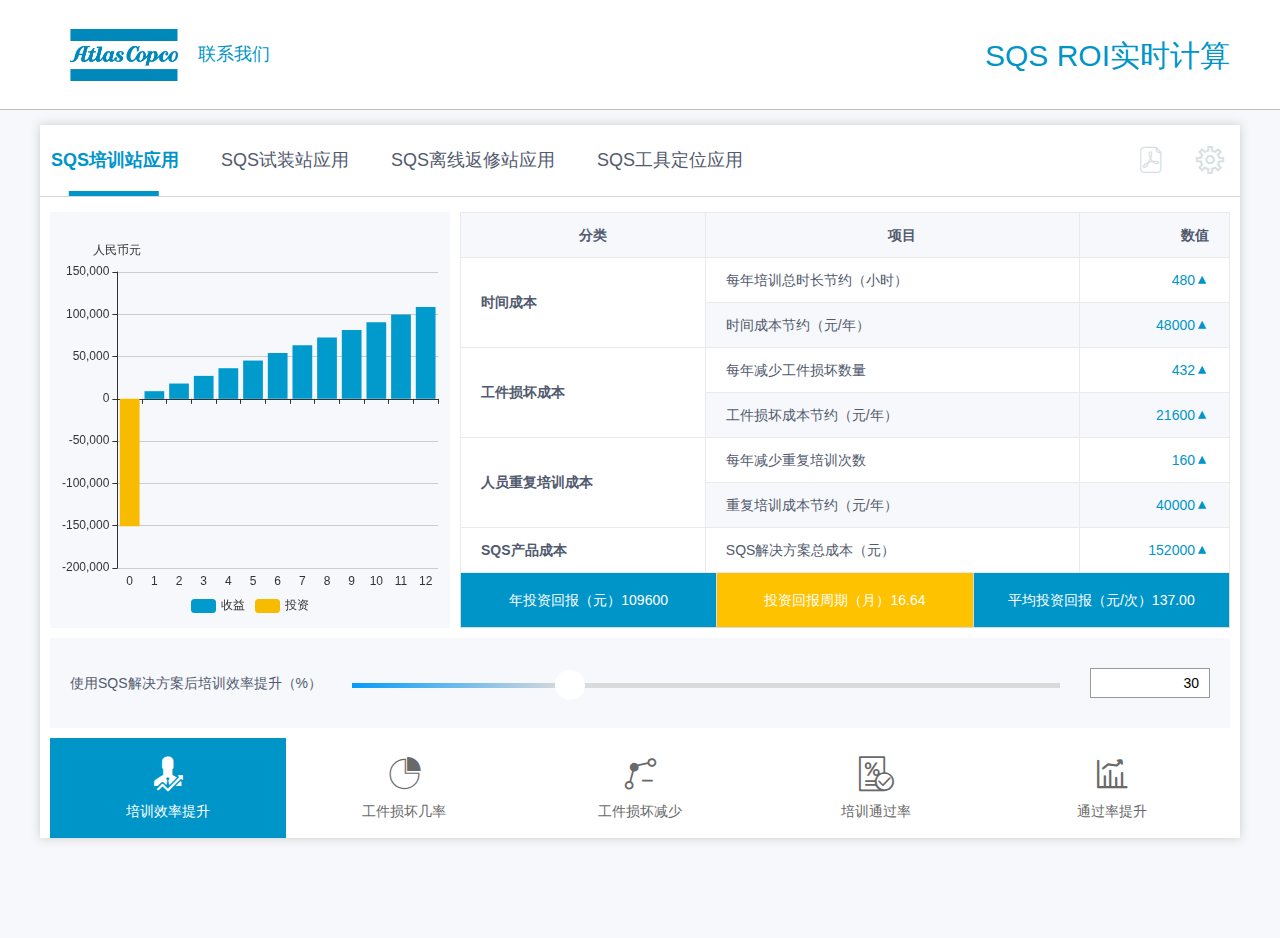
==== index.html @ 15fb0704 "first" ====
<!DOCTYPE html><html lang=en><head><meta charset=utf-8><meta http-equiv=X-UA-Compatible content="IE=edge"><meta name=viewport content="width=device-width,initial-scale=1"><link rel=icon type=image/x-icon href=/favicon.ico><link rel=icon type=image/svg+xml href=/favicon.svg><title>SQS ROI Calculator</title><link href=/css/chunk-0587d118.705915e4.css rel=prefetch><link href=/css/chunk-4d639a2e.473d3d74.css rel=prefetch><link href=/css/chunk-4fbed446.473d3d74.css rel=prefetch><link href=/css/chunk-641f7ca1.473d3d74.css rel=prefetch><link href=/css/chunk-7f24a137.473d3d74.css rel=prefetch><link href=/js/chunk-0587d118.8fd4f066.js rel=prefetch><link href=/js/chunk-4d639a2e.419a3a3f.js rel=prefetch><link href=/js/chunk-4fbed446.804a0059.js rel=prefetch><link href=/js/chunk-641f7ca1.3b66a4da.js rel=prefetch><link href=/js/chunk-7f24a137.a6aaa3cc.js rel=prefetch><link href=/css/app.70754555.css rel=preload as=style><link href=/js/app.6f92811a.js rel=preload as=script><link href=/js/chunk-vendors.08ba44e5.js rel=preload as=script><link href=/css/app.70754555.css rel=stylesheet></head><body><noscript><strong>We're sorry but sqs doesn't work properly without JavaScript enabled. Please enable it to continue.</strong></noscript><div id=app></div><script src=/js/chunk-vendors.08ba44e5.js></script><script src=/js/app.6f92811a.js></script></body></html>
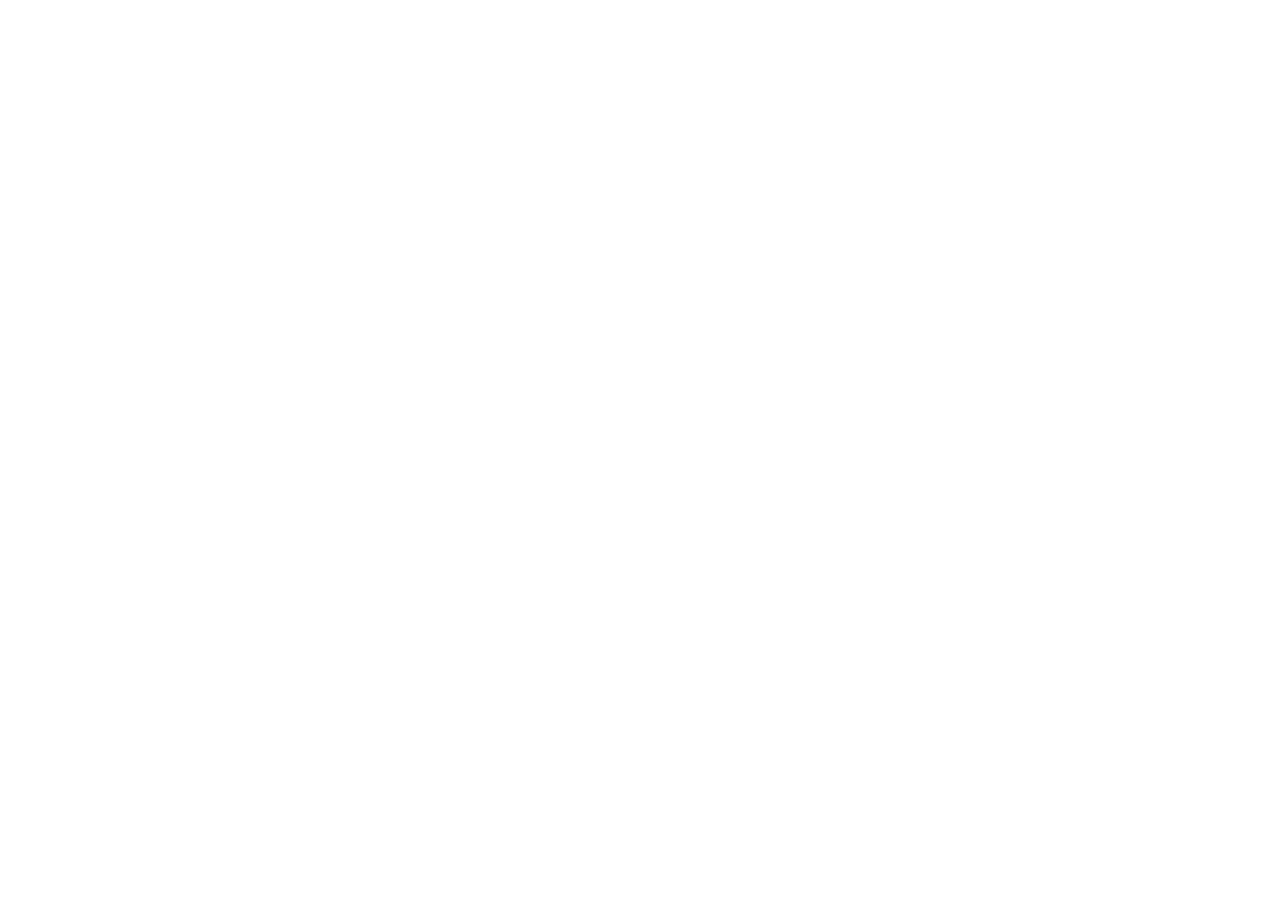
==== commit 80229681: "first" ====
--- a/index.html
+++ b/index.html
@@ -1 +1 @@
-<!DOCTYPE html><html lang=en><head><meta charset=utf-8><meta http-equiv=X-UA-Compatible content="IE=edge"><meta name=viewport content="width=device-width,initial-scale=1"><link rel=icon type=image/x-icon href=/favicon.ico><link rel=icon type=image/svg+xml href=/favicon.svg><title>SQS ROI Calculator</title><link href=/css/chunk-0587d118.705915e4.css rel=prefetch><link href=/css/chunk-4d639a2e.473d3d74.css rel=prefetch><link href=/css/chunk-4fbed446.473d3d74.css rel=prefetch><link href=/css/chunk-641f7ca1.473d3d74.css rel=prefetch><link href=/css/chunk-7f24a137.473d3d74.css rel=prefetch><link href=/js/chunk-0587d118.8fd4f066.js rel=prefetch><link href=/js/chunk-4d639a2e.419a3a3f.js rel=prefetch><link href=/js/chunk-4fbed446.804a0059.js rel=prefetch><link href=/js/chunk-641f7ca1.3b66a4da.js rel=prefetch><link href=/js/chunk-7f24a137.a6aaa3cc.js rel=prefetch><link href=/css/app.70754555.css rel=preload as=style><link href=/js/app.6f92811a.js rel=preload as=script><link href=/js/chunk-vendors.08ba44e5.js rel=preload as=script><link href=/css/app.70754555.css rel=stylesheet></head><body><noscript><strong>We're sorry but sqs doesn't work properly without JavaScript enabled. Please enable it to continue.</strong></noscript><div id=app></div><script src=/js/chunk-vendors.08ba44e5.js></script><script src=/js/app.6f92811a.js></script></body></html>+<!DOCTYPE html><html lang=en><head><meta charset=utf-8><meta http-equiv=X-UA-Compatible content="IE=edge"><meta name=viewport content="width=device-width,initial-scale=1"><link rel=icon type=image/x-icon href=/sqs/favicon.ico><link rel=icon type=image/svg+xml href=/sqs/favicon.svg><title>SQS ROI Calculator</title><link href=/sqs/css/chunk-0587d118.705915e4.css rel=prefetch><link href=/sqs/css/chunk-4d639a2e.473d3d74.css rel=prefetch><link href=/sqs/css/chunk-4fbed446.473d3d74.css rel=prefetch><link href=/sqs/css/chunk-641f7ca1.473d3d74.css rel=prefetch><link href=/sqs/css/chunk-7f24a137.473d3d74.css rel=prefetch><link href=/sqs/js/chunk-0587d118.8fd4f066.js rel=prefetch><link href=/sqs/js/chunk-4d639a2e.419a3a3f.js rel=prefetch><link href=/sqs/js/chunk-4fbed446.804a0059.js rel=prefetch><link href=/sqs/js/chunk-641f7ca1.3b66a4da.js rel=prefetch><link href=/sqs/js/chunk-7f24a137.a6aaa3cc.js rel=prefetch><link href=/sqs/css/app.70754555.css rel=preload as=style><link href=/sqs/js/app.9f018a78.js rel=preload as=script><link href=/sqs/js/chunk-vendors.08ba44e5.js rel=preload as=script><link href=/sqs/css/app.70754555.css rel=stylesheet></head><body><noscript><strong>We're sorry but sqs doesn't work properly without JavaScript enabled. Please enable it to continue.</strong></noscript><div id=app></div><script src=/sqs/js/chunk-vendors.08ba44e5.js></script><script src=/sqs/js/app.9f018a78.js></script></body></html>